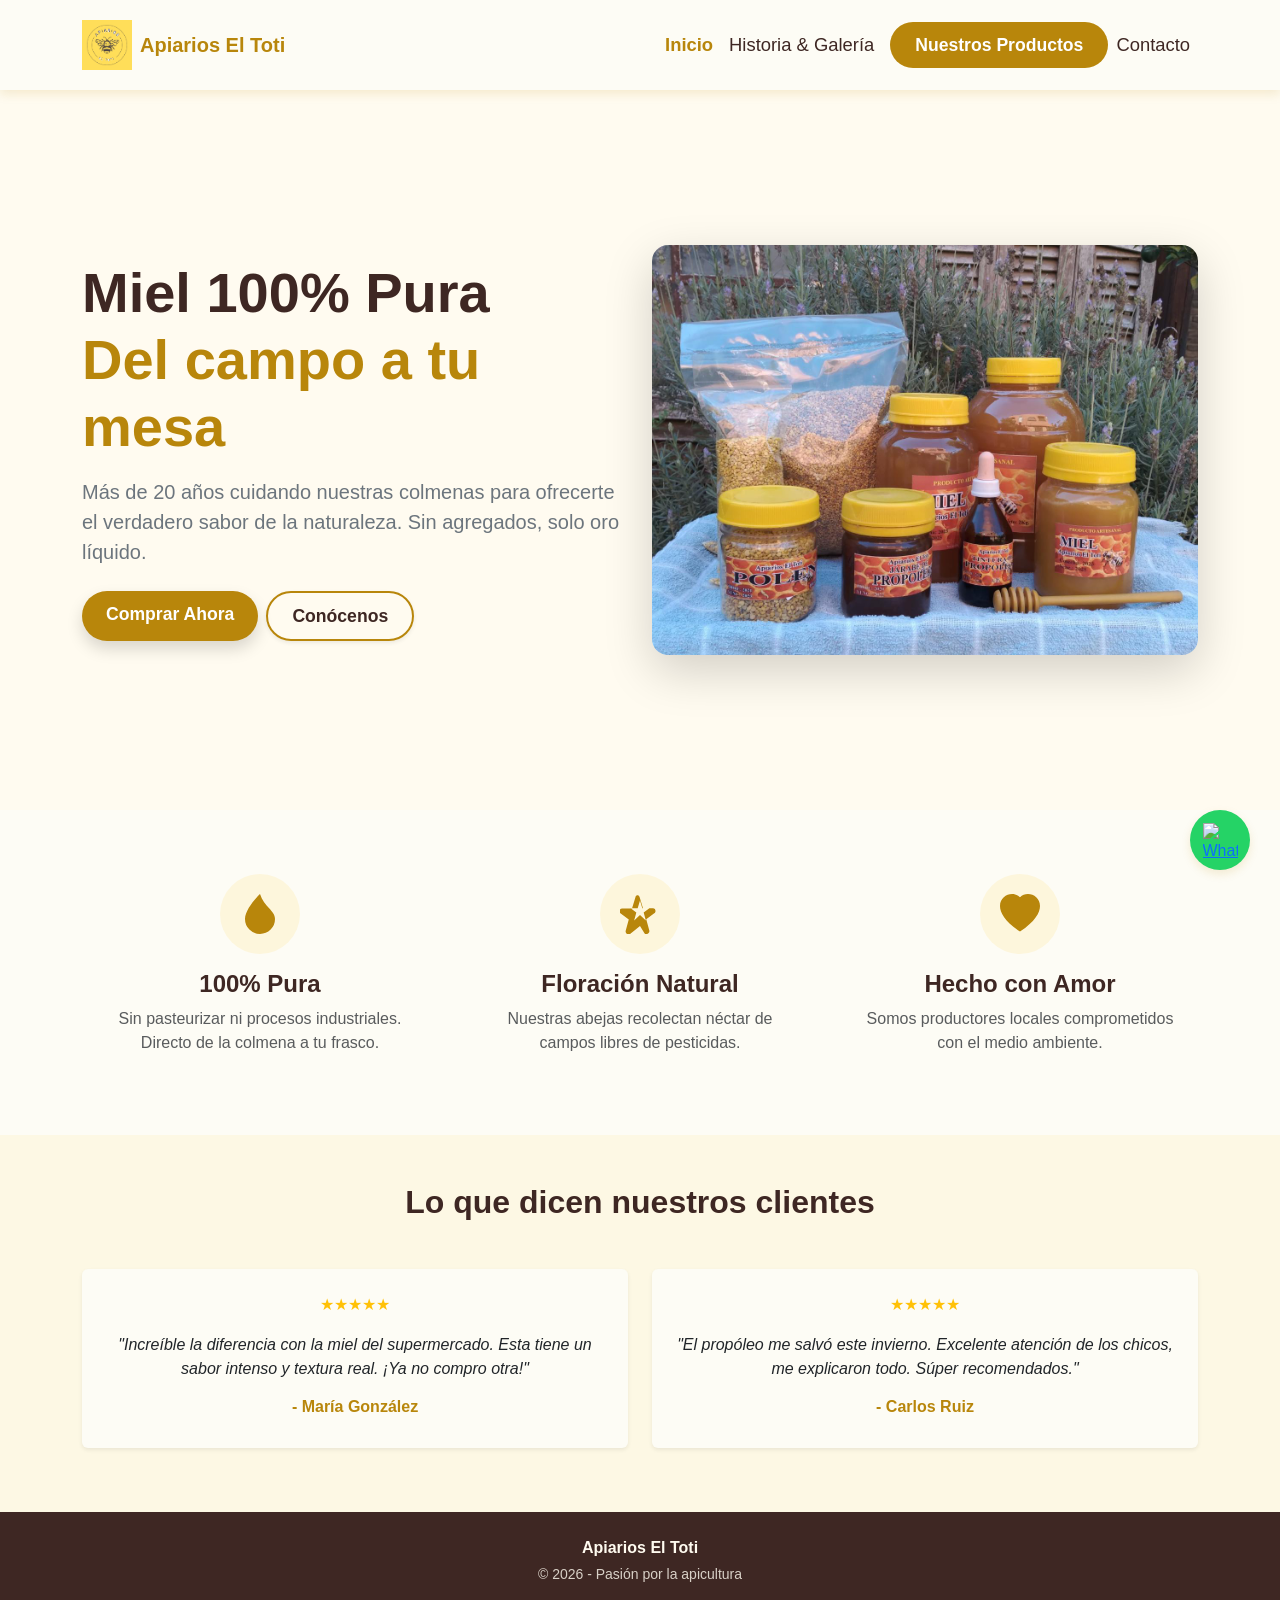
==== index.html @ 260c7772 "Primer lanzamiento" ====
<!DOCTYPE html>
<html lang="es">
  <head>
    <meta charset="UTF-8" />
    <meta name="viewport" content="width=device-width, initial-scale=1.0" />
    <title>Apiarios El Toti - Miel 100% Pura</title>

    <link rel="icon" href="multimedia/favicon.png?v=2" type="image/png" />

    <meta
      name="description"
      content="Apiarios El Toti: Miel 100% pura y artesanal directo del campo a tu mesa. Más de 20 años de tradición cuidando nuestras abejas."
    />
    <meta
      name="keywords"
      content="miel, miel pura, polen, apiario, miel artesanal, comprar miel"
    />
    <meta name="author" content="Apiarios El Toti" />

    <meta property="og:title" content="Apiarios El Toti - Miel 100% Pura" />
    <meta
      property="og:description"
      content="Directo del campo a tu mesa. Descubrí el verdadero sabor de la naturaleza."
    />
    <meta property="og:image" content="multimedia/Productos_generales.jpeg" />
    <meta property="og:type" content="website" />

    <link
      href="https://cdn.jsdelivr.net/npm/bootstrap@5.3.0/dist/css/bootstrap.min.css"
      rel="stylesheet"
    />
    <link rel="stylesheet" href="css/style.css" />
  </head>

  <body class="d-flex flex-column min-vh-100">
    <header class="header sticky-top">
      <nav class="navbar navbar-expand-lg">
        <div class="container">
          <a class="navbar-brand d-flex align-items-center" href="#">
            <img
              src="multimedia/nuevo_logo.png"
              alt="Logo"
              width="50"
              class="me-2"
            />
            <span style="color: #b8860b; font-weight: bold"
              >Apiarios El Toti</span
            >
          </a>
          <button
            class="navbar-toggler"
            type="button"
            data-bs-toggle="collapse"
            data-bs-target="#navbarNav"
          >
            <span class="navbar-toggler-icon"></span>
          </button>
          <div
            class="collapse navbar-collapse justify-content-end"
            id="navbarNav"
          >
            <ul class="navbar-nav align-items-center">
              <li class="nav-item">
                <a class="nav-link active" href="#">Inicio</a>
              </li>
              <li class="nav-item">
                <a class="nav-link" href="paginas/nosotros.html"
                  >Historia & Galería</a
                >
              </li>
              <li class="nav-item">
                <a class="btn btn-miel ms-2" href="paginas/productos.html"
                  >Nuestros Productos</a
                >
              </li>
              <li class="nav-item">
                <a class="nav-link" href="paginas/contacto.html">Contacto</a>
              </li>
            </ul>
          </div>
        </div>
      </nav>
    </header>

    <section
      class="hero-section d-flex align-items-center flex-grow-1"
      style="min-height: 80vh"
    >
      <div class="container">
        <div class="row align-items-center">
          <div class="col-lg-6 text-center text-lg-start mb-5 mb-lg-0">
            <h1 class="display-4 fw-bold mb-3" style="color: #3e2723">
              Miel 100% Pura <br />
              <span style="color: #b8860b">Del campo a tu mesa</span>
            </h1>
            <p class="lead mb-4 text-secondary">
              Más de 20 años cuidando nuestras colmenas para ofrecerte el
              verdadero sabor de la naturaleza. Sin agregados, solo oro líquido.
            </p>
            <div
              class="d-grid gap-2 d-sm-flex justify-content-sm-center justify-content-lg-start"
            >
              <a
                href="paginas/productos.html"
                class="btn btn-miel btn-lg px-4 gap-3 shadow"
                >Comprar Ahora</a
              >
              <a
                href="paginas/nosotros.html"
                class="btn btn-outline-miel btn-lg px-4 shadow-sm"
                >Conócenos</a
              >
            </div>
          </div>
          <div class="col-lg-6 text-center">
            <img
              src="multimedia/Productos_generales.jpeg"
              class="img-fluid rounded-4 shadow-lg"
              alt="Miel Organica"
              style="max-height: 500px; object-fit: cover"
            />
          </div>
        </div>
      </div>
    </section>

    <section class="py-5 bg-soft-ivory">
      <div class="container">
        <div class="row g-4 text-center">
          <div class="col-md-4">
            <div class="p-3">
              <div
                class="d-inline-flex align-items-center justify-content-center bg-warning bg-opacity-10 text-warning rounded-circle mb-3"
                style="width: 80px; height: 80px"
              >
                <svg
                  xmlns="http://www.w3.org/2000/svg"
                  width="40"
                  height="40"
                  fill="#B8860B"
                  class="bi bi-droplet-fill"
                  viewBox="0 0 16 16"
                >
                  <path
                    d="M8 16a6 6 0 0 0 6-6c0-1.655-1.122-2.904-2.432-4.362C10.254 4.176 8.75 2.503 8 0c0 0-6 5.686-6 10a6 6 0 0 0 6 6M6.646 4.646c-.376.377-1.272 1.489-2.093 3.13l.894.448c.78-1.559 1.616-2.58 1.907-2.87l-.708-.708z"
                  />
                </svg>
              </div>
              <h4 class="fw-bold mb-2" style="color: #3e2723">100% Pura</h4>
              <p class="text-muted">
                Sin pasteurizar ni procesos industriales. Directo de la colmena
                a tu frasco.
              </p>
            </div>
          </div>
          <div class="col-md-4">
            <div class="p-3">
              <div
                class="d-inline-flex align-items-center justify-content-center bg-warning bg-opacity-10 text-warning rounded-circle mb-3"
                style="width: 80px; height: 80px"
              >
                <svg
                  xmlns="http://www.w3.org/2000/svg"
                  width="40"
                  height="40"
                  fill="#B8860B"
                  class="bi bi-flower1"
                  viewBox="0 0 16 16"
                >
                  <path
                    d="M6.174 1.184c.264-.863 1.388-.863 1.652 0l1.372 4.498 3.968-.002c1.076.002 1.411 1.409.539 2.053l-3.213 2.373 1.231 4.506c.261 1.052-1.096 1.83-1.874 1.155L8 12.835l-3.85 3.033c-.777.674-2.134-.104-1.873-1.155l1.23-4.506-3.213-2.373c-.872-.644-.537-2.051.539-2.053l3.968.002 1.373-4.499zM8 2.633l-.935 3.064-2.812-.002 2.277 1.682-.871 3.193L8 8.441l2.341 2.129-.87-3.193 2.276-1.682-2.811.002L8 2.633z"
                  />
                </svg>
              </div>
              <h4 class="fw-bold mb-2" style="color: #3e2723">
                Floración Natural
              </h4>
              <p class="text-muted">
                Nuestras abejas recolectan néctar de campos libres de
                pesticidas.
              </p>
            </div>
          </div>
          <div class="col-md-4">
            <div class="p-3">
              <div
                class="d-inline-flex align-items-center justify-content-center bg-warning bg-opacity-10 text-warning rounded-circle mb-3"
                style="width: 80px; height: 80px"
              >
                <svg
                  xmlns="http://www.w3.org/2000/svg"
                  width="40"
                  height="40"
                  fill="#B8860B"
                  class="bi bi-heart-fill"
                  viewBox="0 0 16 16"
                >
                  <path
                    fill-rule="evenodd"
                    d="M8 1.314C12.438-3.248 23.534 4.735 8 15-7.534 4.736 3.562-3.248 8 1.314"
                  />
                </svg>
              </div>
              <h4 class="fw-bold mb-2" style="color: #3e2723">
                Hecho con Amor
              </h4>
              <p class="text-muted">
                Somos productores locales comprometidos con el medio ambiente.
              </p>
            </div>
          </div>
        </div>
      </div>
    </section>

    <section class="py-5" style="background-color: #fdf8e4">
      <div class="container">
        <h2 class="text-center fw-bold mb-5" style="color: #3e2723">
          Lo que dicen nuestros clientes
        </h2>
        <div class="row g-4">
          <div class="col-md-6 mb-3">
            <div class="card border-0 shadow-sm h-100 bg-soft-ivory">
              <div class="card-body p-4 text-center">
                <div class="mb-3 text-warning">★★★★★</div>
                <p class="card-text fst-italic">
                  "Increíble la diferencia con la miel del supermercado. Esta
                  tiene un sabor intenso y textura real. ¡Ya no compro otra!"
                </p>
                <h6 class="fw-bold mt-3" style="color: #b8860b">
                  - María González
                </h6>
              </div>
            </div>
          </div>
          <div class="col-md-6 mb-3">
            <div class="card border-0 shadow-sm h-100 bg-soft-ivory">
              <div class="card-body p-4 text-center">
                <div class="mb-3 text-warning">★★★★★</div>
                <p class="card-text fst-italic">
                  "El propóleo me salvó este invierno. Excelente atención de los
                  chicos, me explicaron todo. Súper recomendados."
                </p>
                <h6 class="fw-bold mt-3" style="color: #b8860b">
                  - Carlos Ruiz
                </h6>
              </div>
            </div>
          </div>
        </div>
      </div>
    </section>

    <footer class="footer-organic text-center">
      <div class="container">
        <p class="mb-1 fw-bold">Apiarios El Toti</p>
        <p class="mb-0 small" style="opacity: 0.8">
          &copy; 2026 - Pasión por la apicultura
        </p>
      </div>
    </footer>

    <a
      href="https://wa.me/5491126847764"
      class="whatsapp-float"
      target="_blank"
    >
      <img
        src="https://upload.wikimedia.org/wikipedia/commons/6/6b/WhatsApp.svg"
        alt="WhatsApp"
      />
    </a>

    <script src="https://cdn.jsdelivr.net/npm/bootstrap@5.3.0/dist/js/bootstrap.bundle.min.js"></script>
  </body>
</html>
---- css/style.css ----
@charset "UTF-8";
/* --- CONFIGURACIÓN BASE --- */
body {
  background-color: #fffbf0;
  color: #4a3b2a;
  font-family: "Segoe UI", Tahoma, Geneva, Verdana, sans-serif;
}

.bg-soft-ivory {
  background-color: #fdfcf5;
}

/* --- BOTONES GLOBALES (Ahora funcionan en toda la página) --- */
.btn-miel {
  font-size: 1.1rem;
  font-weight: 600;
  padding: 10px 25px;
  background-color: #b8860b;
  color: white;
  border-radius: 50px;
  border: none;
  transition: all 0.3s ease-in-out;
}
.btn-miel:hover {
  background-color: #926b09;
  transform: translateY(-2px);
  color: white;
}

.btn-outline-miel {
  font-size: 1.1rem;
  font-weight: 600;
  padding: 10px 25px;
  background-color: transparent;
  color: #3e2723;
  border: 2px solid #b8860b;
  border-radius: 50px;
  transition: all 0.3s ease-in-out;
}
.btn-outline-miel:hover {
  background-color: #b8860b;
  color: white;
  transform: translateY(-2px);
}

/* --- NAVBAR (Menú) --- */
.navbar {
  padding: 15px 0;
  background-color: #fdfcf5;
  box-shadow: 0 4px 10px rgba(184, 134, 11, 0.15);
}
.navbar .nav-link {
  font-size: 1.15rem;
  font-weight: 500;
  color: #3e2723;
  padding: 0 15px;
  transition: all 0.3s ease-in-out;
}
.navbar .nav-link:hover, .navbar .nav-link.active {
  color: #b8860b;
  font-weight: 700;
}

/* --- FOOTER ORGÁNICO --- */
.footer-organic {
  background-color: #3e2723;
  color: #fffbf0;
  margin-top: auto;
  padding: 1.5rem 0;
}
.footer-organic p {
  margin: 0;
}

/* --- BOTÓN WHATSAPP --- */
.whatsapp-float {
  position: fixed;
  bottom: 30px;
  right: 30px;
  z-index: 9999;
  width: 60px;
  height: 60px;
  background-color: #25d366;
  border-radius: 50%;
  display: flex;
  align-items: center;
  justify-content: center;
  box-shadow: 0 4px 10px rgba(184, 134, 11, 0.15);
  transition: all 0.3s ease-in-out;
}
.whatsapp-float:hover {
  transform: scale(1.1);
}
.whatsapp-float img {
  width: 35px;
  height: 35px;
  -o-object-fit: contain;
     object-fit: contain;
}

.product-card {
  /* 1. Borde sutil para TODAS las tarjetas */
  border: 1px solid rgba(184, 134, 11, 0.2) !important;
  border-radius: 15px !important;
  /* 2. Fondo blanco puro: Esto hace que resalten perfectamente contra el fondo crema de la web */
  background-color: #ffffff !important;
  box-shadow: 0 4px 6px rgba(0, 0, 0, 0.05) !important;
  transition: transform 0.3s ease, box-shadow 0.3s ease !important;
  overflow: hidden !important;
  /* 3. ¡Recuperamos el borde del producto destacado! */
}
.product-card.border-warning {
  border: 2px solid #b8860b !important; /* Borde más grueso y del color de tu marca */
}
.product-card:hover {
  transform: translateY(-12px) !important;
  box-shadow: 0 15px 30px rgba(184, 134, 11, 0.2) !important;
  z-index: 10;
}
.product-card .img-wrapper {
  overflow: hidden;
  height: 220px;
  background-color: transparent;
}
.product-card .img-wrapper img {
  transition: transform 0.5s ease !important;
  height: 100%;
  width: 100%;
  -o-object-fit: contain;
     object-fit: contain;
  padding: 1rem;
}
.product-card:hover .img-wrapper img {
  transform: scale(1.1) !important;
}

.rounded-bl-3 {
  border-bottom-left-radius: 10px;
  background-color: #b8860b !important;
  color: white !important;
}

/* Detalle coqueto para la foto de "Historia" */
.rotate-img {
  transform: rotate(3deg);
  border: 8px solid #ffffff;
  transition: all 0.3s ease-in-out;
}
.rotate-img:hover {
  transform: rotate(0deg) scale(1.02);
}

/* Efectos para las fotos de la Galería */
.gallery-item {
  position: relative;
  overflow: hidden;
  border-radius: 15px;
  cursor: pointer;
  background-color: #fdfcf5;
}
.gallery-item img {
  width: 100%;
  height: 300px;
  -o-object-fit: cover;
     object-fit: cover;
  transition: transform 0.6s ease;
}
.gallery-item .overlay {
  position: absolute;
  bottom: 0;
  left: 0;
  right: 0;
  background: rgba(184, 134, 11, 0.85);
  color: white;
  overflow: hidden;
  width: 100%;
  height: 0;
  transition: 0.4s ease-in-out;
  display: flex;
  align-items: center;
  justify-content: center;
}
.gallery-item:hover img {
  transform: scale(1.1);
}
.gallery-item:hover .overlay {
  height: 100%;
}

/* --- GRILLA DETRÁS DE ESCENA --- */
.photo-grid {
  display: grid;
  /* Este es el truco: crea columnas automáticas que no bajan de 280px de ancho */
  grid-template-columns: repeat(auto-fill, minmax(280px, 1fr));
  gap: 1.5rem;
}
.photo-grid .photo-card {
  border-radius: 15px;
  overflow: hidden;
  background-color: #ffffff;
  border: 1px solid rgba(184, 134, 11, 0.2);
  box-shadow: 0 4px 6px rgba(0, 0, 0, 0.05);
  transition: transform 0.3s ease, box-shadow 0.3s ease;
  /* Esto fuerza a que TODAS las cajas sean perfectamente cuadradas, 
       sin importar si subís una foto vertical o apaisada */
  aspect-ratio: 1/1;
}
.photo-grid .photo-card img {
  width: 100%;
  height: 100%;
  -o-object-fit: cover;
     object-fit: cover;
  transition: transform 0.5s ease;
}
.photo-grid .photo-card:hover {
  transform: translateY(-8px);
  box-shadow: 0 15px 30px rgba(184, 134, 11, 0.25);
  z-index: 2;
}
.photo-grid .photo-card:hover img {
  transform: scale(1.08);
}

/* Estilo para los campos del formulario (Inputs) */
.custom-input {
  background-color: #fdfcf5;
  border: 1px solid rgba(184, 134, 11, 0.3);
  border-radius: 10px;
  padding: 0.75rem 1rem;
  color: #3e2723;
  transition: all 0.3s ease-in-out;
}
.custom-input:focus {
  background-color: #ffffff;
  border-color: #b8860b;
  box-shadow: 0 0 0 0.25rem rgba(184, 134, 11, 0.25);
  outline: 0;
}
.custom-input::-moz-placeholder {
  color: #a0938b;
  opacity: 0.8;
}
.custom-input::placeholder {
  color: #a0938b;
  opacity: 0.8;
}

/* Animación sutil para los iconos de información */
.contact-info-card {
  transition: all 0.3s ease-in-out;
}
.contact-info-card .icon-circle {
  transition: transform 0.3s ease;
}
.contact-info-card:hover .icon-circle {
  transform: scale(1.15) rotate(5deg);
}/*# sourceMappingURL=style.css.map */
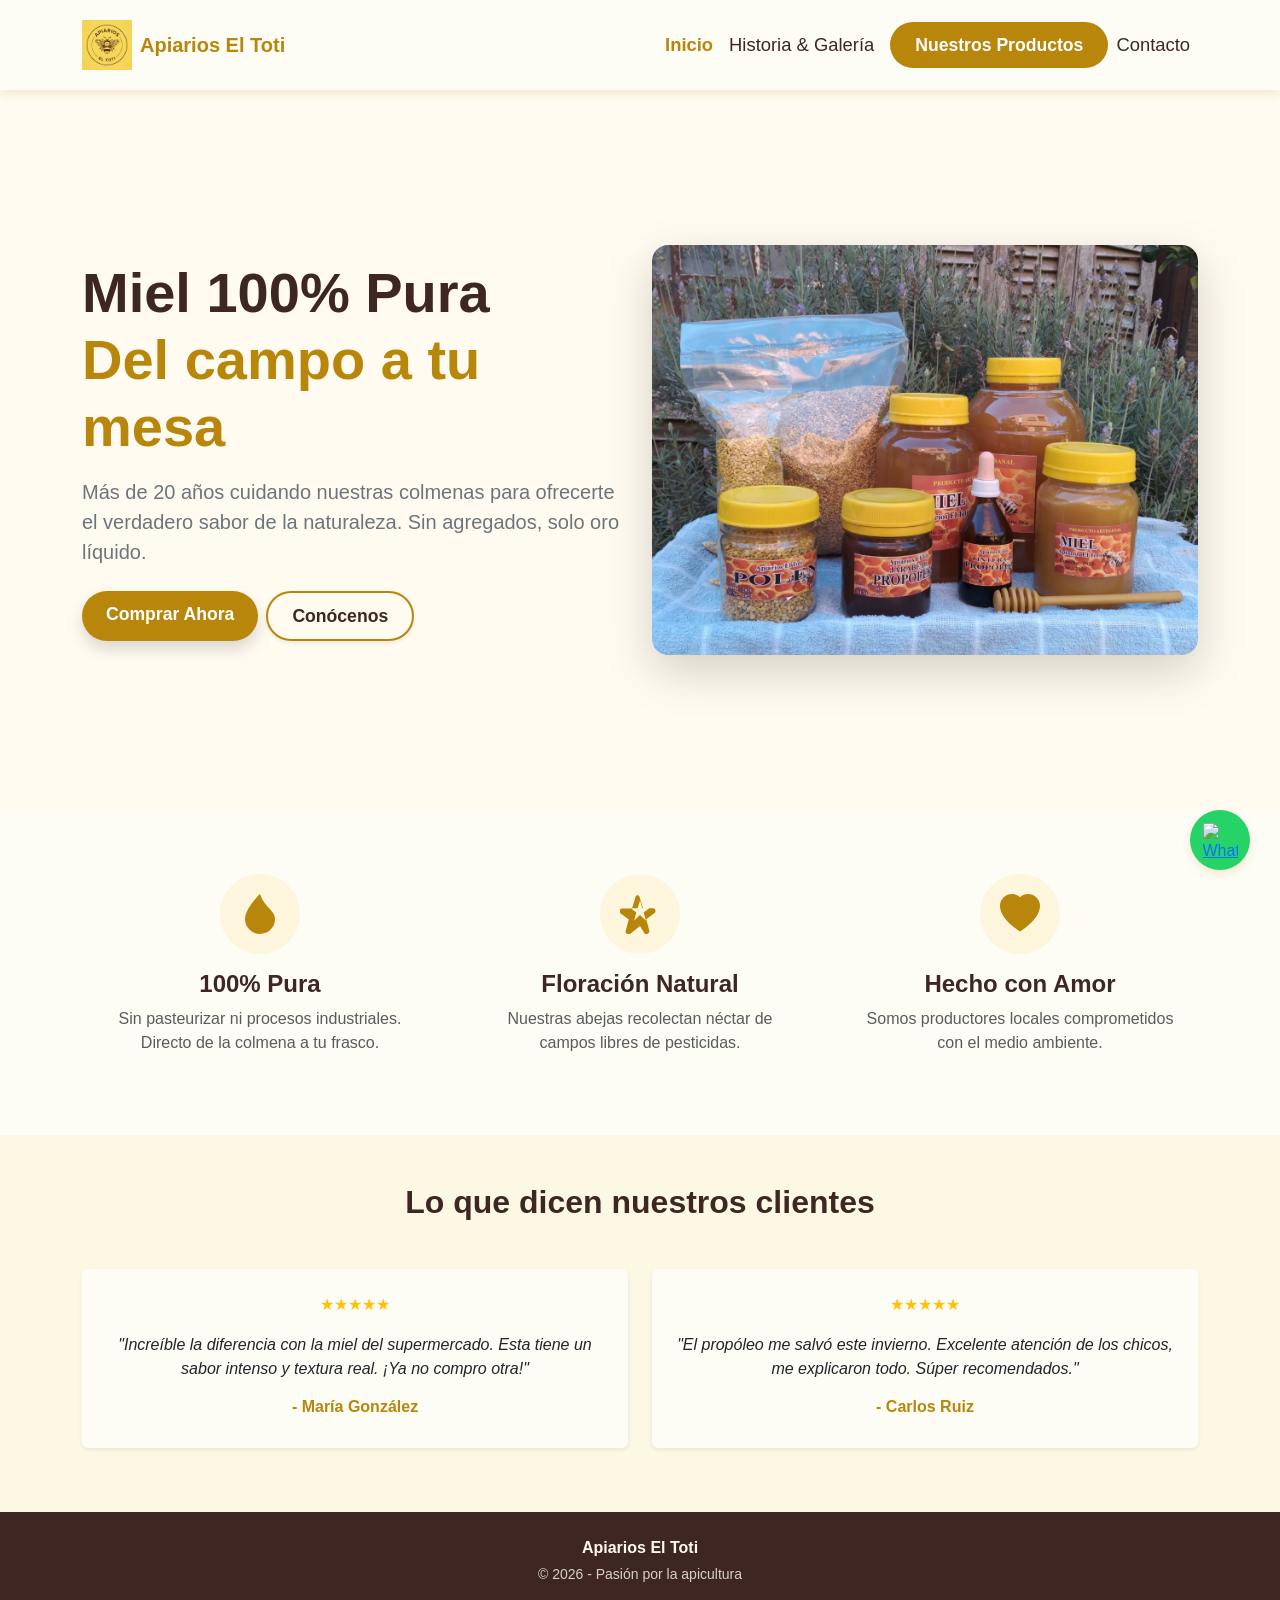
==== commit cde6cc47: "Mejora del logo" ====
--- a/index.html
+++ b/index.html
@@ -38,7 +38,7 @@
         <div class="container">
           <a class="navbar-brand d-flex align-items-center" href="#">
             <img
-              src="multimedia/nuevo_logo.png"
+              src="multimedia/nuevo_logo_v2.jpg"
               alt="Logo"
               width="50"
               class="me-2"
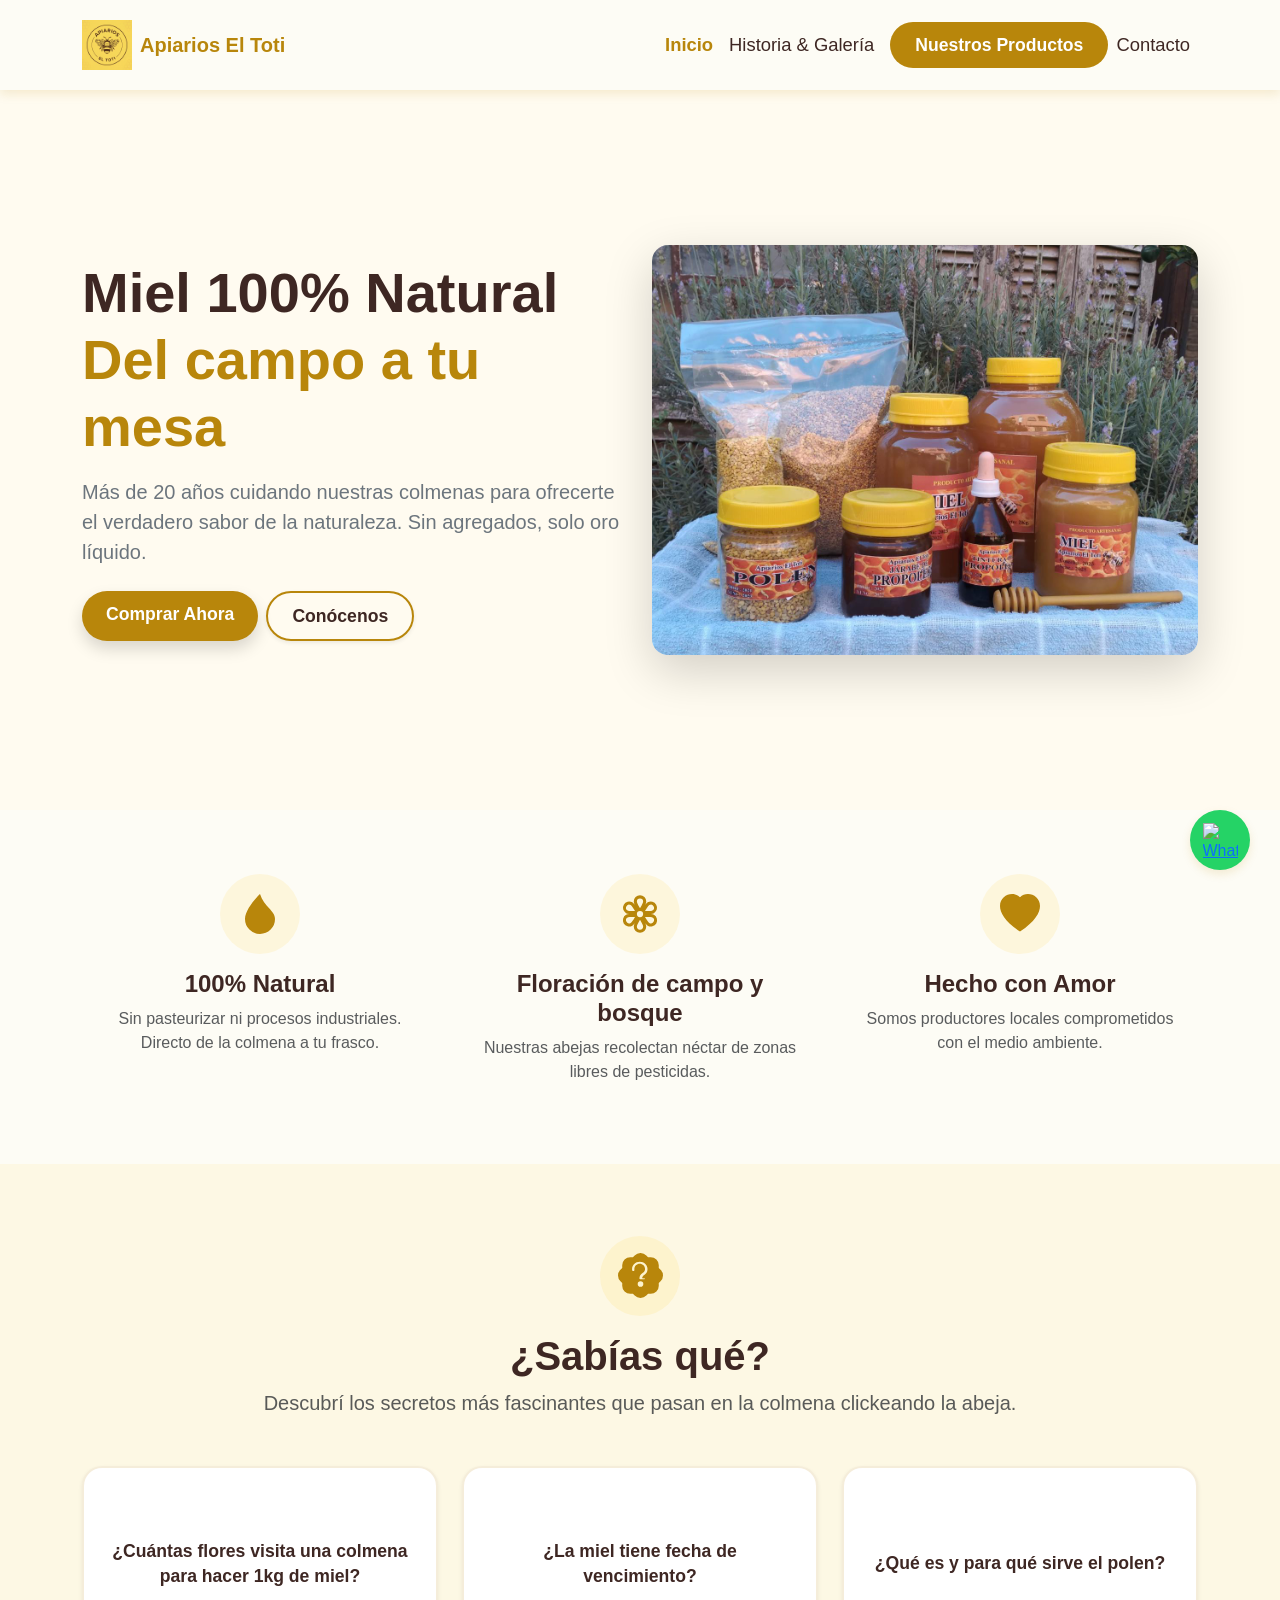
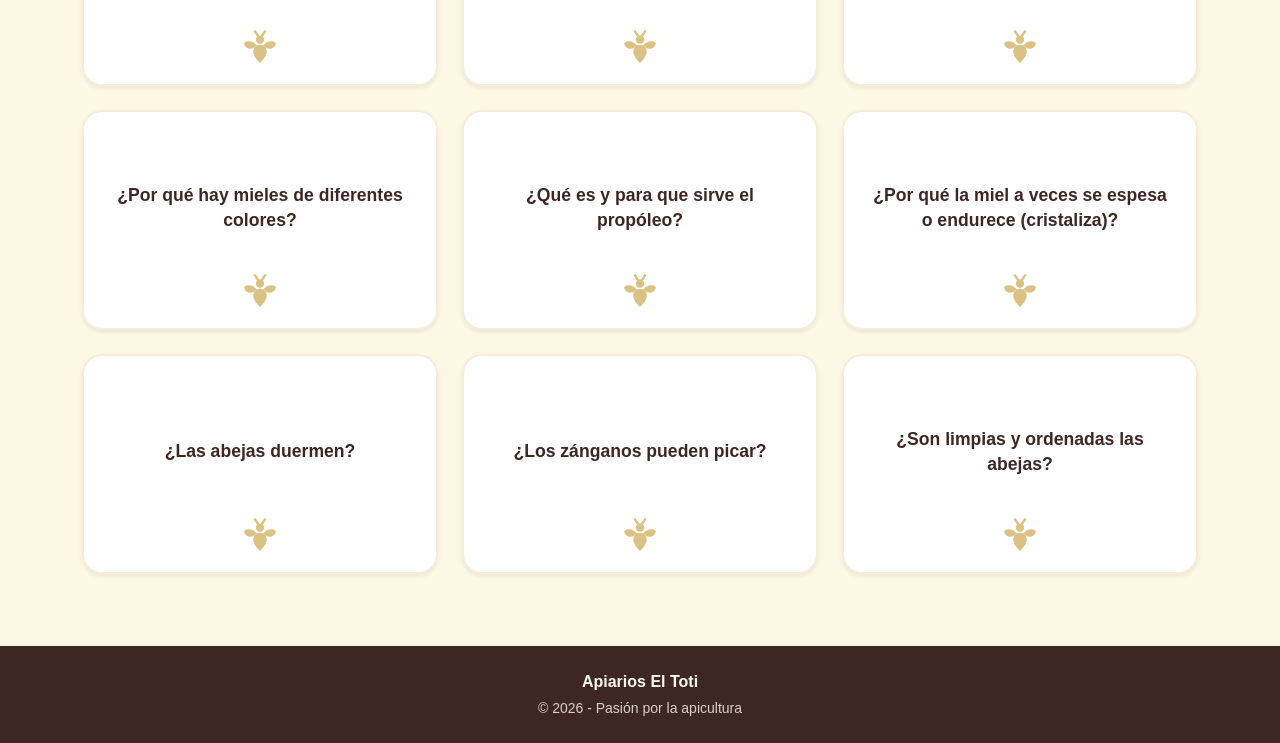
==== commit 4ec449ff: "Implementacion de tarjetas para curiosidades, cambias estéticos y agregado de fotos en galería" ====
--- a/index.html
+++ b/index.html
@@ -3,13 +3,13 @@
   <head>
     <meta charset="UTF-8" />
     <meta name="viewport" content="width=device-width, initial-scale=1.0" />
-    <title>Apiarios El Toti - Miel 100% Pura</title>
+    <title>Apiarios El Toti - Miel 100% Natural</title>
 
     <link rel="icon" href="multimedia/favicon.png?v=2" type="image/png" />
 
     <meta
       name="description"
-      content="Apiarios El Toti: Miel 100% pura y artesanal directo del campo a tu mesa. Más de 20 años de tradición cuidando nuestras abejas."
+      content="Apiarios El Toti: Miel 100% Natural y artesanal directo del campo a tu mesa. Más de 20 años de tradición cuidando nuestras abejas."
     />
     <meta
       name="keywords"
@@ -17,7 +17,7 @@
     />
     <meta name="author" content="Apiarios El Toti" />
 
-    <meta property="og:title" content="Apiarios El Toti - Miel 100% Pura" />
+    <meta property="og:title" content="Apiarios El Toti - Miel 100% Natural" />
     <meta
       property="og:description"
       content="Directo del campo a tu mesa. Descubrí el verdadero sabor de la naturaleza."
@@ -90,7 +90,7 @@
         <div class="row align-items-center">
           <div class="col-lg-6 text-center text-lg-start mb-5 mb-lg-0">
             <h1 class="display-4 fw-bold mb-3" style="color: #3e2723">
-              Miel 100% Pura <br />
+              Miel 100% Natural <br />
               <span style="color: #b8860b">Del campo a tu mesa</span>
             </h1>
             <p class="lead mb-4 text-secondary">
@@ -146,7 +146,7 @@
                   />
                 </svg>
               </div>
-              <h4 class="fw-bold mb-2" style="color: #3e2723">100% Pura</h4>
+              <h4 class="fw-bold mb-2" style="color: #3e2723">100% Natural</h4>
               <p class="text-muted">
                 Sin pasteurizar ni procesos industriales. Directo de la colmena
                 a tu frasco.
@@ -161,23 +161,22 @@
               >
                 <svg
                   xmlns="http://www.w3.org/2000/svg"
-                  width="40"
-                  height="40"
+                  width="50"
+                  height="50"
                   fill="#B8860B"
-                  class="bi bi-flower1"
+                  class="bi bi-flower3"
                   viewBox="0 0 16 16"
                 >
                   <path
-                    d="M6.174 1.184c.264-.863 1.388-.863 1.652 0l1.372 4.498 3.968-.002c1.076.002 1.411 1.409.539 2.053l-3.213 2.373 1.231 4.506c.261 1.052-1.096 1.83-1.874 1.155L8 12.835l-3.85 3.033c-.777.674-2.134-.104-1.873-1.155l1.23-4.506-3.213-2.373c-.872-.644-.537-2.051.539-2.053l3.968.002 1.373-4.499zM8 2.633l-.935 3.064-2.812-.002 2.277 1.682-.871 3.193L8 8.441l2.341 2.129-.87-3.193 2.276-1.682-2.811.002L8 2.633z"
+                    d="M11.424 8c.437-.052.811-.136 1.04-.268a2 2 0 0 0-2-3.464c-.229.132-.489.414-.752.767C9.886 4.63 10 4.264 10 4a2 2 0 1 0-4 0c0 .264.114.63.288 1.035-.263-.353-.523-.635-.752-.767a2 2 0 0 0-2 3.464c.229.132.603.216 1.04.268-.437.052-.811.136-1.04.268a2 2 0 1 0 2 3.464c.229-.132.489-.414.752-.767C6.114 11.37 6 11.736 6 12a2 2 0 1 0 4 0c0-.264-.114-.63-.288-1.035.263.353.523.635.752.767a2 2 0 1 0 2-3.464c-.229-.132-.603-.216-1.04-.268M9 4a2 2 0 0 1-.045.205q-.059.2-.183.484a13 13 0 0 1-.637 1.223L8 6.142l-.135-.23a13 13 0 0 1-.637-1.223 4 4 0 0 1-.183-.484A2 2 0 0 1 7 4a1 1 0 1 1 2 0M3.67 5.5a1 1 0 0 1 1.366-.366 2 2 0 0 1 .156.142q.142.15.326.4c.245.333.502.747.742 1.163l.13.232-.265.002a13 13 0 0 1-1.379-.06 4 4 0 0 1-.51-.083 2 2 0 0 1-.2-.064A1 1 0 0 1 3.67 5.5m1.366 5.366a1 1 0 0 1-1-1.732l.047-.02q.055-.02.153-.044.202-.048.51-.083a13 13 0 0 1 1.379-.06q.135 0 .266.002l-.131.232c-.24.416-.497.83-.742 1.163a4 4 0 0 1-.327.4 2 2 0 0 1-.155.142M9 12a1 1 0 0 1-2 0 2 2 0 0 1 .045-.206q.058-.198.183-.483c.166-.378.396-.808.637-1.223L8 9.858l.135.23c.241.415.47.845.637 1.223q.124.285.183.484A1.3 1.3 0 0 1 9 12m3.33-6.5a1 1 0 0 1-.366 1.366 2 2 0 0 1-.2.064q-.202.048-.51.083c-.412.045-.898.061-1.379.06q-.135 0-.266-.002l.131-.232c.24-.416.497-.83.742-1.163a4 4 0 0 1 .327-.4q.07-.074.114-.11l.041-.032a1 1 0 0 1 1.366.366m-1.366 5.366a2 2 0 0 1-.155-.141 4 4 0 0 1-.327-.4A13 13 0 0 1 9.74 9.16l-.13-.232.265-.002c.48-.001.967.015 1.379.06q.308.035.51.083.098.024.153.044l.048.02a1 1 0 1 1-1 1.732zM8 9a1 1 0 1 1 0-2 1 1 0 0 1 0 2"
                   />
                 </svg>
               </div>
               <h4 class="fw-bold mb-2" style="color: #3e2723">
-                Floración Natural
+                Floración de campo y bosque
               </h4>
               <p class="text-muted">
-                Nuestras abejas recolectan néctar de campos libres de
-                pesticidas.
+                Nuestras abejas recolectan néctar de zonas libres de pesticidas.
               </p>
             </div>
           </div>
@@ -214,36 +213,450 @@
     </section>
 
     <section class="py-5" style="background-color: #fdf8e4">
-      <div class="container">
-        <h2 class="text-center fw-bold mb-5" style="color: #3e2723">
-          Lo que dicen nuestros clientes
-        </h2>
+      <div class="container py-4">
+        <div class="text-center mb-5">
+          <div
+            class="d-inline-flex align-items-center justify-content-center bg-warning bg-opacity-10 text-warning rounded-circle mb-3"
+            style="width: 80px; height: 80px"
+          >
+            <svg
+              xmlns="http://www.w3.org/2000/svg"
+              width="45"
+              height="45"
+              fill="#B8860B"
+              class="bi bi-patch-question-fill"
+              viewBox="0 0 16 16"
+            >
+              <path
+                d="M5.933.87a2.89 2.89 0 0 1 4.134 0l.622.638.89-.011a2.89 2.89 0 0 1 2.924 2.924l-.01.89.636.622a2.89 2.89 0 0 1 0 4.134l-.637.622.011.89a2.89 2.89 0 0 1-2.924 2.924l-.89-.01-.622.636a2.89 2.89 0 0 1-4.134 0l-.622-.637-.89.011a2.89 2.89 0 0 1-2.924-2.924l.01-.89-.636-.622a2.89 2.89 0 0 1 0-4.134l.637-.622-.011-.89a2.89 2.89 0 0 1 2.924-2.924l.89.01zM7.002 11a1 1 0 1 0 2 0 1 1 0 0 0-2 0m1.602-2.027c.04-.534.198-.815.846-1.26.674-.475 1.05-1.09 1.05-1.986 0-1.427-1.15-2.604-2.748-2.604-1.6 0-2.748 1.177-2.748 2.604 0 .114.004.227.012.339.016.223.238.385.461.353.223-.032.385-.247.353-.473-.005-.078-.008-.158-.008-.239 0-1.042.85-1.9 1.9-1.9 1.05 0 1.9.858 1.9 1.9 0 .546-.226.966-.78 1.358-.875.617-1.178 1.156-1.229 1.968-.01.164.12.302.284.302h1.43c.162 0 .296-.13.298-.292"
+              />
+            </svg>
+          </div>
+          <h2 class="display-6 fw-bold" style="color: #3e2723">¿Sabías qué?</h2>
+          <p class="lead text-muted">
+            Descubrí los secretos más fascinantes que pasan en la colmena
+            clickeando la abeja.
+          </p>
+        </div>
+
         <div class="row g-4">
-          <div class="col-md-6 mb-3">
-            <div class="card border-0 shadow-sm h-100 bg-soft-ivory">
-              <div class="card-body p-4 text-center">
-                <div class="mb-3 text-warning">★★★★★</div>
-                <p class="card-text fst-italic">
-                  "Increíble la diferencia con la miel del supermercado. Esta
-                  tiene un sabor intenso y textura real. ¡Ya no compro otra!"
-                </p>
-                <h6 class="fw-bold mt-3" style="color: #b8860b">
-                  - María González
-                </h6>
-              </div>
-            </div>
-          </div>
-          <div class="col-md-6 mb-3">
-            <div class="card border-0 shadow-sm h-100 bg-soft-ivory">
-              <div class="card-body p-4 text-center">
-                <div class="mb-3 text-warning">★★★★★</div>
-                <p class="card-text fst-italic">
-                  "El propóleo me salvó este invierno. Excelente atención de los
-                  chicos, me explicaron todo. Súper recomendados."
-                </p>
-                <h6 class="fw-bold mt-3" style="color: #b8860b">
-                  - Carlos Ruiz
-                </h6>
+          <div class="col-lg-4 col-md-6">
+            <div
+              class="flip-card"
+              onclick="this.classList.toggle('is-flipped')"
+            >
+              <div class="flip-card-inner">
+                <div class="flip-card-front shadow-sm">
+                  <div class="flip-card-front-content">
+                    <h5 class="fw-bold mb-0" style="color: #3e2723">
+                      ¿Cuántas flores visita una colmena para hacer 1kg de miel?
+                    </h5>
+                    <div class="click-hint">
+                      <svg
+                        xmlns="http://www.w3.org/2000/svg"
+                        width="40"
+                        height="40"
+                        fill="#B8860B"
+                        viewBox="0 0 24 24"
+                      >
+                        <path
+                          d="M12 10a4 4 0 0 0-4 4c0 3 2 5 4 7 2-2 4-4 4-7a4 4 0 0 0-4-4Z"
+                        />
+                        <circle cx="12" cy="7" r="2.5" />
+                        <path d="M10.5 11c-2-3-6-4-8-2 0 3 4 5 7 2Z" />
+                        <path d="M13.5 11c2-3 6-4 8-2 0 3-4 5-7 2Z" />
+                        <path
+                          d="M11 5L9 2M13 5L15 2"
+                          stroke="#B8860B"
+                          stroke-width="1.5"
+                          stroke-linecap="round"
+                        />
+                      </svg>
+                    </div>
+                  </div>
+                </div>
+                <div class="flip-card-back shadow">
+                  <p class="mb-0">
+                    ¡Alrededor de 4 millones de flores! Las abejas deben volar
+                    una distancia equivalente a dar la vuelta al mundo cuatro
+                    veces.
+                  </p>
+                </div>
+              </div>
+            </div>
+          </div>
+
+          <div class="col-lg-4 col-md-6">
+            <div
+              class="flip-card"
+              onclick="this.classList.toggle('is-flipped')"
+            >
+              <div class="flip-card-inner">
+                <div class="flip-card-front shadow-sm">
+                  <div class="flip-card-front-content">
+                    <h5 class="fw-bold mb-0" style="color: #3e2723">
+                      ¿La miel tiene fecha de vencimiento?
+                    </h5>
+                    <div class="click-hint">
+                      <svg
+                        xmlns="http://www.w3.org/2000/svg"
+                        width="40"
+                        height="40"
+                        fill="#B8860B"
+                        viewBox="0 0 24 24"
+                      >
+                        <path
+                          d="M12 10a4 4 0 0 0-4 4c0 3 2 5 4 7 2-2 4-4 4-7a4 4 0 0 0-4-4Z"
+                        />
+                        <circle cx="12" cy="7" r="2.5" />
+                        <path d="M10.5 11c-2-3-6-4-8-2 0 3 4 5 7 2Z" />
+                        <path d="M13.5 11c2-3 6-4 8-2 0 3-4 5-7 2Z" />
+                        <path
+                          d="M11 5L9 2M13 5L15 2"
+                          stroke="#B8860B"
+                          stroke-width="1.5"
+                          stroke-linecap="round"
+                        />
+                      </svg>
+                    </div>
+                  </div>
+                </div>
+                <div class="flip-card-back shadow">
+                  <p class="mb-0">
+                    No, la miel no se echa a perder nunca. Se han encontrado
+                    vasijas con miel en tumbas egipcias de hace 3000 años ¡y aún
+                    era comestible!
+                  </p>
+                </div>
+              </div>
+            </div>
+          </div>
+
+          <div class="col-lg-4 col-md-6">
+            <div
+              class="flip-card"
+              onclick="this.classList.toggle('is-flipped')"
+            >
+              <div class="flip-card-inner">
+                <div class="flip-card-front shadow-sm">
+                  <div class="flip-card-front-content">
+                    <h5 class="fw-bold mb-0" style="color: #3e2723">
+                      ¿Qué es y para qué sirve el polen?
+                    </h5>
+                    <div class="click-hint">
+                      <svg
+                        xmlns="http://www.w3.org/2000/svg"
+                        width="40"
+                        height="40"
+                        fill="#B8860B"
+                        viewBox="0 0 24 24"
+                      >
+                        <path
+                          d="M12 10a4 4 0 0 0-4 4c0 3 2 5 4 7 2-2 4-4 4-7a4 4 0 0 0-4-4Z"
+                        />
+                        <circle cx="12" cy="7" r="2.5" />
+                        <path d="M10.5 11c-2-3-6-4-8-2 0 3 4 5 7 2Z" />
+                        <path d="M13.5 11c2-3 6-4 8-2 0 3-4 5-7 2Z" />
+                        <path
+                          d="M11 5L9 2M13 5L15 2"
+                          stroke="#B8860B"
+                          stroke-width="1.5"
+                          stroke-linecap="round"
+                        />
+                      </svg>
+                    </div>
+                  </div>
+                </div>
+                <div class="flip-card-back shadow">
+                  <p class="mb-0">
+                    Es un superalimento repleto de proteínas, vitaminas (A, B,
+                    C, E) y minerales. Es ideal para fortalecer el sistema
+                    inmunológico, darte energía natural, mejorar tu digestión y
+                    por su acción <b>antiinflamatoria</b>.
+                  </p>
+                </div>
+              </div>
+            </div>
+          </div>
+
+          <div class="col-lg-4 col-md-6">
+            <div
+              class="flip-card"
+              onclick="this.classList.toggle('is-flipped')"
+            >
+              <div class="flip-card-inner">
+                <div class="flip-card-front shadow-sm">
+                  <div class="flip-card-front-content">
+                    <h5 class="fw-bold mb-0" style="color: #3e2723">
+                      ¿Por qué hay mieles de diferentes colores?
+                    </h5>
+                    <div class="click-hint">
+                      <svg
+                        xmlns="http://www.w3.org/2000/svg"
+                        width="40"
+                        height="40"
+                        fill="#B8860B"
+                        viewBox="0 0 24 24"
+                      >
+                        <path
+                          d="M12 10a4 4 0 0 0-4 4c0 3 2 5 4 7 2-2 4-4 4-7a4 4 0 0 0-4-4Z"
+                        />
+                        <circle cx="12" cy="7" r="2.5" />
+                        <path d="M10.5 11c-2-3-6-4-8-2 0 3 4 5 7 2Z" />
+                        <path d="M13.5 11c2-3 6-4 8-2 0 3-4 5-7 2Z" />
+                        <path
+                          d="M11 5L9 2M13 5L15 2"
+                          stroke="#B8860B"
+                          stroke-width="1.5"
+                          stroke-linecap="round"
+                        />
+                      </svg>
+                    </div>
+                  </div>
+                </div>
+                <div class="flip-card-back shadow">
+                  <p class="mb-0">
+                    EL color, sabor y aroma de la miel se corresponde con la
+                    floración visitada por las abejas. Por ejemplo, pueden ser
+                    mieles claras y con poco aroma de pradera, u oscuras y muy
+                    aromáticas de monte.
+                  </p>
+                </div>
+              </div>
+            </div>
+          </div>
+
+          <div class="col-lg-4 col-md-6">
+            <div
+              class="flip-card"
+              onclick="this.classList.toggle('is-flipped')"
+            >
+              <div class="flip-card-inner">
+                <div class="flip-card-front shadow-sm">
+                  <div class="flip-card-front-content">
+                    <h5 class="fw-bold mb-0" style="color: #3e2723">
+                      ¿Qué es y para que sirve el propóleo?
+                    </h5>
+                    <div class="click-hint">
+                      <svg
+                        xmlns="http://www.w3.org/2000/svg"
+                        width="40"
+                        height="40"
+                        fill="#B8860B"
+                        viewBox="0 0 24 24"
+                      >
+                        <path
+                          d="M12 10a4 4 0 0 0-4 4c0 3 2 5 4 7 2-2 4-4 4-7a4 4 0 0 0-4-4Z"
+                        />
+                        <circle cx="12" cy="7" r="2.5" />
+                        <path d="M10.5 11c-2-3-6-4-8-2 0 3 4 5 7 2Z" />
+                        <path d="M13.5 11c2-3 6-4 8-2 0 3-4 5-7 2Z" />
+                        <path
+                          d="M11 5L9 2M13 5L15 2"
+                          stroke="#B8860B"
+                          stroke-width="1.5"
+                          stroke-linecap="round"
+                        />
+                      </svg>
+                    </div>
+                  </div>
+                </div>
+                <div class="flip-card-back shadow">
+                  <p class="mb-0">
+                    ¡Es el escudo protector de la colmena! Actúa como un potente
+                    antibiótico y antiviral natural. Refuerza tus defensas,
+                    alivia rápidamente afecciones respiratorias (resfriados,
+                    faringitis) y destaca por su gran poder antiinflamatorio,
+                    fungicida y cicatrizante.
+                  </p>
+                </div>
+              </div>
+            </div>
+          </div>
+
+          <div class="col-lg-4 col-md-6">
+            <div
+              class="flip-card"
+              onclick="this.classList.toggle('is-flipped')"
+            >
+              <div class="flip-card-inner">
+                <div class="flip-card-front shadow-sm">
+                  <div class="flip-card-front-content">
+                    <h5 class="fw-bold mb-0" style="color: #3e2723">
+                      ¿Por qué la miel a veces se espesa o endurece
+                      (cristaliza)?
+                    </h5>
+                    <div class="click-hint">
+                      <svg
+                        xmlns="http://www.w3.org/2000/svg"
+                        width="40"
+                        height="40"
+                        fill="#B8860B"
+                        viewBox="0 0 24 24"
+                      >
+                        <path
+                          d="M12 10a4 4 0 0 0-4 4c0 3 2 5 4 7 2-2 4-4 4-7a4 4 0 0 0-4-4Z"
+                        />
+                        <circle cx="12" cy="7" r="2.5" />
+                        <path d="M10.5 11c-2-3-6-4-8-2 0 3 4 5 7 2Z" />
+                        <path d="M13.5 11c2-3 6-4 8-2 0 3-4 5-7 2Z" />
+                        <path
+                          d="M11 5L9 2M13 5L15 2"
+                          stroke="#B8860B"
+                          stroke-width="1.5"
+                          stroke-linecap="round"
+                        />
+                      </svg>
+                    </div>
+                  </div>
+                </div>
+                <div class="flip-card-back shadow">
+                  <p class="mb-0">
+                    Es un proceso natural de la mayoría de las mieles que sucede
+                    normalmente en otoño e invierno. Si se cristaliza, significa
+                    que no fue adulterada ni expuesta a altas temperaturas.
+                  </p>
+                </div>
+              </div>
+            </div>
+          </div>
+
+          <div class="col-lg-4 col-md-6">
+            <div
+              class="flip-card"
+              onclick="this.classList.toggle('is-flipped')"
+            >
+              <div class="flip-card-inner">
+                <div class="flip-card-front shadow-sm">
+                  <div class="flip-card-front-content">
+                    <h5 class="fw-bold mb-0" style="color: #3e2723">
+                      ¿Las abejas duermen?
+                    </h5>
+                    <div class="click-hint">
+                      <svg
+                        xmlns="http://www.w3.org/2000/svg"
+                        width="40"
+                        height="40"
+                        fill="#B8860B"
+                        viewBox="0 0 24 24"
+                      >
+                        <path
+                          d="M12 10a4 4 0 0 0-4 4c0 3 2 5 4 7 2-2 4-4 4-7a4 4 0 0 0-4-4Z"
+                        />
+                        <circle cx="12" cy="7" r="2.5" />
+                        <path d="M10.5 11c-2-3-6-4-8-2 0 3 4 5 7 2Z" />
+                        <path d="M13.5 11c2-3 6-4 8-2 0 3-4 5-7 2Z" />
+                        <path
+                          d="M11 5L9 2M13 5L15 2"
+                          stroke="#B8860B"
+                          stroke-width="1.5"
+                          stroke-linecap="round"
+                        />
+                      </svg>
+                    </div>
+                  </div>
+                </div>
+                <div class="flip-card-back shadow">
+                  <p class="mb-0">
+                    ¡Sí! Duermen entre 5 y 8 horas por día, generalmente de
+                    noche. Al igual que nosotros, relajan todo el cuerpo y bajan
+                    las antenas para descansar.
+                  </p>
+                </div>
+              </div>
+            </div>
+          </div>
+
+          <div class="col-lg-4 col-md-6">
+            <div
+              class="flip-card"
+              onclick="this.classList.toggle('is-flipped')"
+            >
+              <div class="flip-card-inner">
+                <div class="flip-card-front shadow-sm">
+                  <div class="flip-card-front-content">
+                    <h5 class="fw-bold mb-0" style="color: #3e2723">
+                      ¿Los zánganos pueden picar?
+                    </h5>
+                    <div class="click-hint">
+                      <svg
+                        xmlns="http://www.w3.org/2000/svg"
+                        width="40"
+                        height="40"
+                        fill="#B8860B"
+                        viewBox="0 0 24 24"
+                      >
+                        <path
+                          d="M12 10a4 4 0 0 0-4 4c0 3 2 5 4 7 2-2 4-4 4-7a4 4 0 0 0-4-4Z"
+                        />
+                        <circle cx="12" cy="7" r="2.5" />
+                        <path d="M10.5 11c-2-3-6-4-8-2 0 3 4 5 7 2Z" />
+                        <path d="M13.5 11c2-3 6-4 8-2 0 3-4 5-7 2Z" />
+                        <path
+                          d="M11 5L9 2M13 5L15 2"
+                          stroke="#B8860B"
+                          stroke-width="1.5"
+                          stroke-linecap="round"
+                        />
+                      </svg>
+                    </div>
+                  </div>
+                </div>
+                <div class="flip-card-back shadow">
+                  <p class="mb-0">
+                    No, los zánganos (los machos de la colmena) no tienen
+                    aguijón. Tampoco recolectan néctar ni producen cera; su
+                    única misión es fecundar a la reina y ayudar a mantener la
+                    temperatura de la colmena.
+                  </p>
+                </div>
+              </div>
+            </div>
+          </div>
+
+          <div class="col-lg-4 col-md-6">
+            <div
+              class="flip-card"
+              onclick="this.classList.toggle('is-flipped')"
+            >
+              <div class="flip-card-inner">
+                <div class="flip-card-front shadow-sm">
+                  <div class="flip-card-front-content">
+                    <h5 class="fw-bold mb-0" style="color: #3e2723">
+                      ¿Son limpias y ordenadas las abejas?
+                    </h5>
+                    <div class="click-hint">
+                      <svg
+                        xmlns="http://www.w3.org/2000/svg"
+                        width="40"
+                        height="40"
+                        fill="#B8860B"
+                        viewBox="0 0 24 24"
+                      >
+                        <path
+                          d="M12 10a4 4 0 0 0-4 4c0 3 2 5 4 7 2-2 4-4 4-7a4 4 0 0 0-4-4Z"
+                        />
+                        <circle cx="12" cy="7" r="2.5" />
+                        <path d="M10.5 11c-2-3-6-4-8-2 0 3 4 5 7 2Z" />
+                        <path d="M13.5 11c2-3 6-4 8-2 0 3-4 5-7 2Z" />
+                        <path
+                          d="M11 5L9 2M13 5L15 2"
+                          stroke="#B8860B"
+                          stroke-width="1.5"
+                          stroke-linecap="round"
+                        />
+                      </svg>
+                    </div>
+                  </div>
+                </div>
+                <div class="flip-card-back shadow">
+                  <p class="mb-0">
+                    Sí, la colmena es uno de los lugares más estériles y limpios
+                    de la naturaleza. Existen abejas encargadas exclusivamente
+                    de la limpieza que sacan cualquier residuo o suciedad
+                    inmediatamente hacia el exterior.
+                  </p>
+                </div>
               </div>
             </div>
           </div>
--- a/css/style.css
+++ b/css/style.css
@@ -254,4 +254,93 @@
 }
 .contact-info-card:hover .icon-circle {
   transform: scale(1.15) rotate(5deg);
+}
+
+.flip-card {
+  background-color: transparent;
+  height: 220px;
+  perspective: 1000px;
+  cursor: pointer;
+  /* Contenedor que gira */
+}
+.flip-card .flip-card-inner {
+  position: relative;
+  width: 100%;
+  height: 100%;
+  text-align: center;
+  transition: transform 0.7s cubic-bezier(0.4, 0.2, 0.2, 1);
+  transform-style: preserve-3d;
+}
+.flip-card {
+  /* Clase que se activa con el clic */
+}
+.flip-card.is-flipped .flip-card-inner {
+  transform: rotateY(180deg);
+}
+.flip-card {
+  /* Caras de la tarjeta (Frente y Dorso) */
+}
+.flip-card .flip-card-front,
+.flip-card .flip-card-back {
+  position: absolute;
+  width: 100%;
+  height: 100%;
+  backface-visibility: hidden;
+  border-radius: 20px;
+}
+.flip-card {
+  /* --- CARA DE ADELANTE (PREGUNTA) --- */
+}
+.flip-card .flip-card-front {
+  background-color: #ffffff;
+  border: 2px solid rgba(184, 134, 11, 0.15);
+  transition: border-color 0.3s ease;
+}
+.flip-card .flip-card-front .flip-card-front-content {
+  display: flex;
+  flex-direction: column;
+  justify-content: center;
+  align-items: center;
+  height: 100%;
+  padding: 1.5rem;
+  position: relative;
+}
+.flip-card .flip-card-front .flip-card-front-content h5 {
+  font-size: 1.1rem;
+  line-height: 1.4;
+  margin: 0;
+  padding-bottom: 1.5rem;
+}
+.flip-card .flip-card-front .flip-card-front-content .click-hint {
+  position: absolute;
+  bottom: 1rem;
+  opacity: 0.5;
+  transition: opacity 0.3s ease;
+}
+.flip-card {
+  /* --- CARA DE ATRÁS (RESPUESTA) --- */
+}
+.flip-card .flip-card-back {
+  background-color: #b8860b;
+  color: #ffffff;
+  transform: rotateY(180deg);
+  border: 2px solid #b8860b;
+  display: flex;
+  flex-direction: column;
+  align-items: center;
+  justify-content: center;
+  padding: 1.5rem;
+}
+.flip-card .flip-card-back p {
+  font-size: 1.05rem;
+  line-height: 1.5;
+}
+.flip-card {
+  /* Efecto Hover (al pasar el mouse) */
+}
+.flip-card:hover .flip-card-front {
+  border-color: #b8860b;
+}
+.flip-card:hover .flip-card-front .click-hint {
+  opacity: 1;
 }/*# sourceMappingURL=style.css.map */
